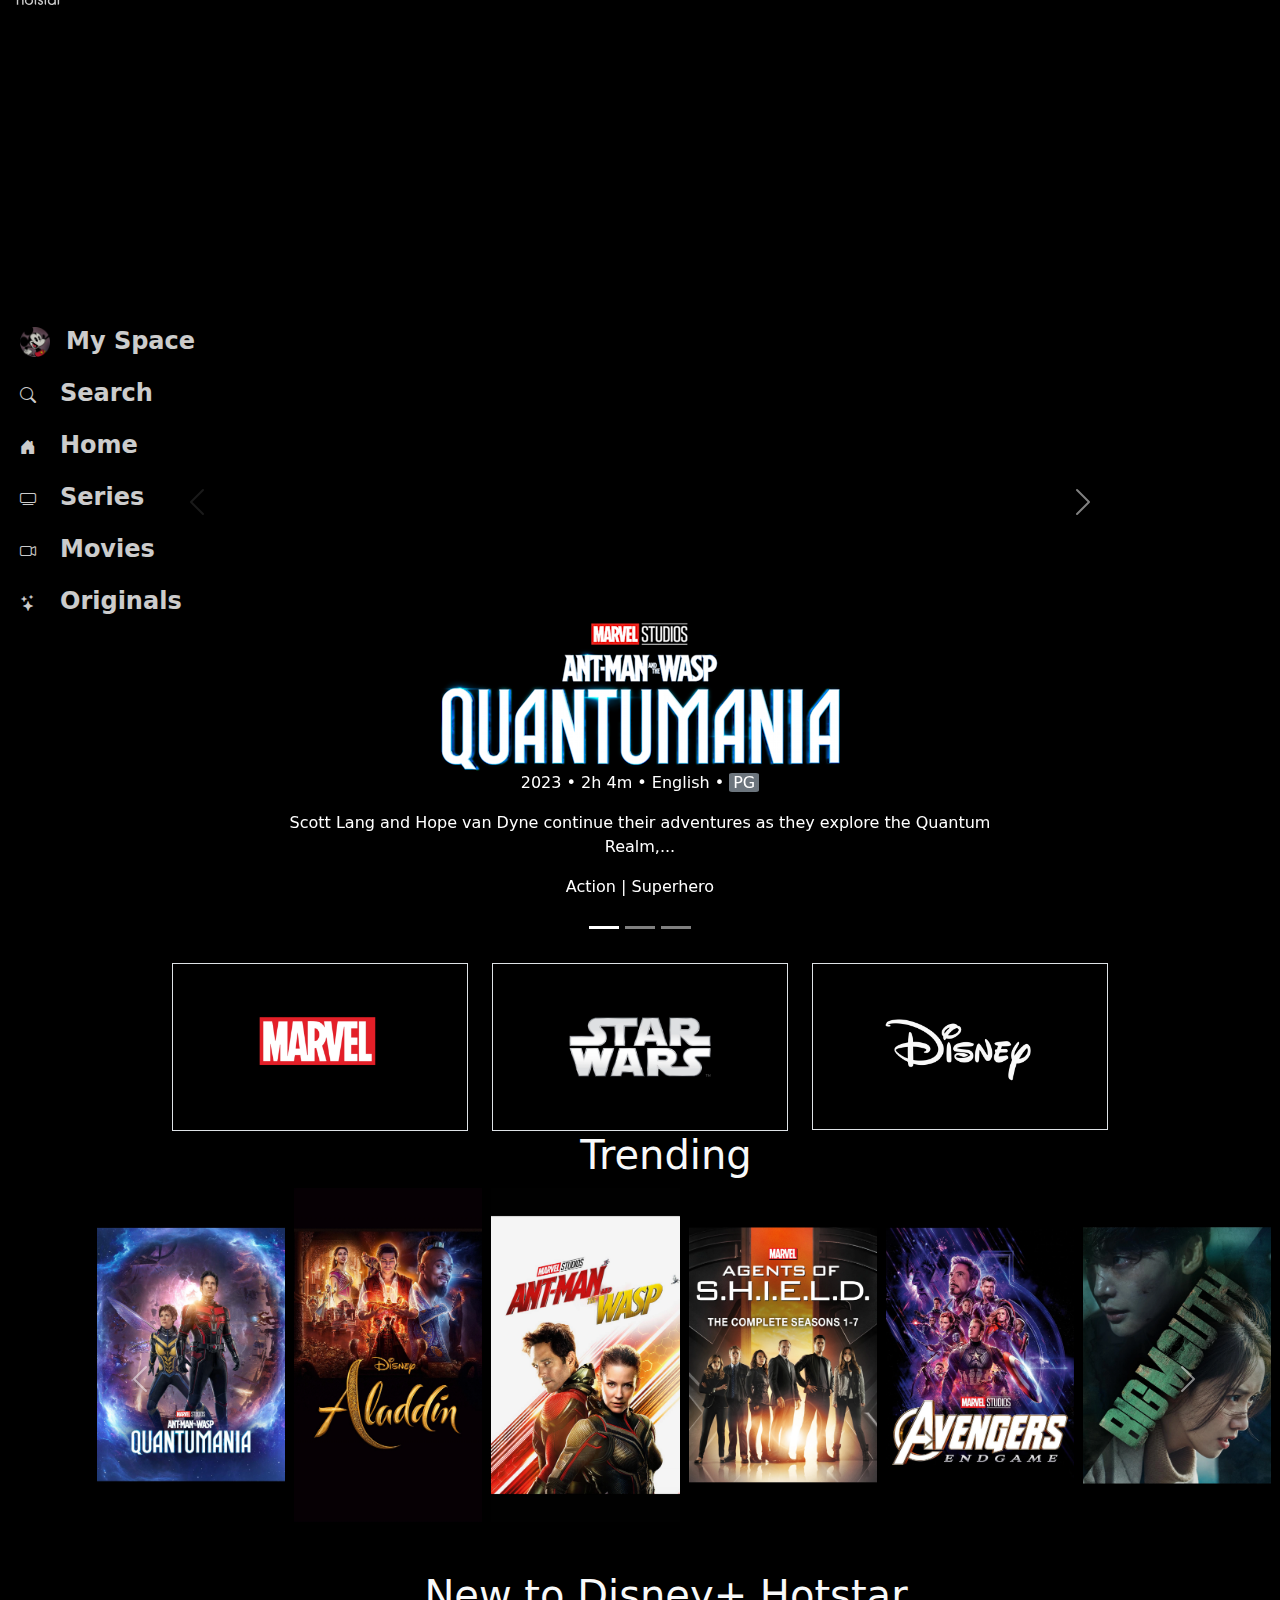
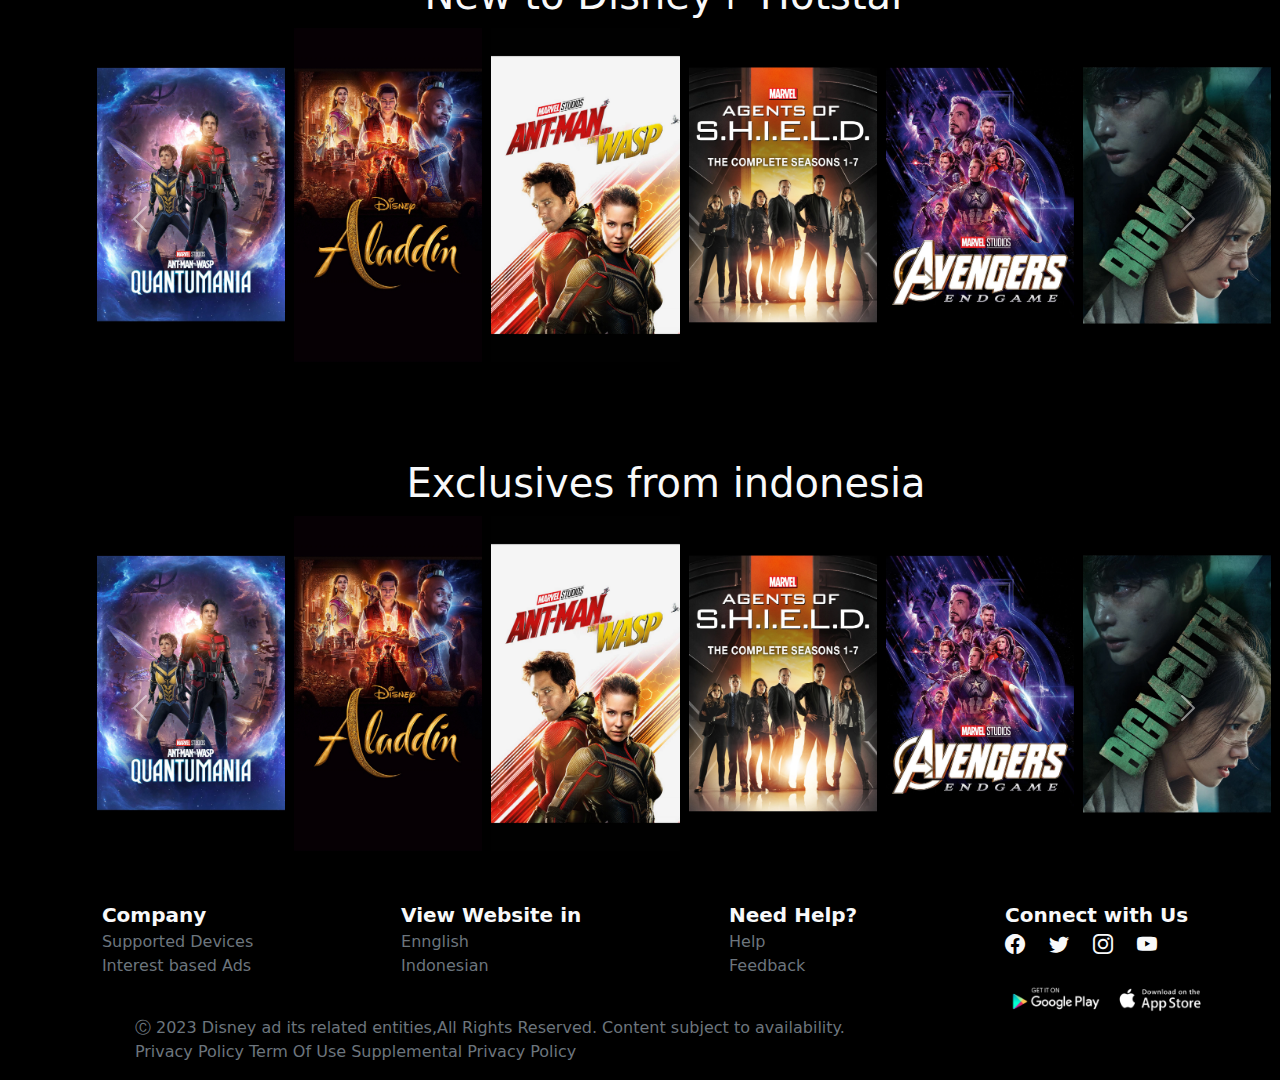
==== index.html @ 08dfaa94 "commit pertama" ====
<!DOCTYPE html>
<html lang="en">
  <head>
    <meta charset="utf-8" />
    <meta name="viewport" content="width=device-width, initial-scale=1" />
    <title>Home</title>
    <!-- Bootstrap style -->
    <link
      href="https://cdn.jsdelivr.net/npm/bootstrap@5.3.0-alpha3/dist/css/bootstrap.min.css"
      rel="stylesheet"
    />
    <!-- Bootstrap icon -->
    <link
      rel="stylesheet"
      href="https://cdn.jsdelivr.net/npm/bootstrap-icons@1.10.5/font/bootstrap-icons.css"
    />
    <!-- My style -->
    <link rel="stylesheet" href="css/style.css" />
  </head>
  <body class="pt-5">
    <!-- Modal -->
    <div
      class="modal fade"
      id="exampleModal"
      tabindex="-1"
      aria-labelledby="exampleModalLabel"
      aria-hidden="true"
    >
      <div class="modal-dialog">
        <div class="modal-content">
          <div class="modal-header">
            <h1 class="modal-title fs-5 text-danger" id="exampleModalLabel">
              Anda belum memiliki akun Disney+ Hotstar
            </h1>
            <button
              type="button"
              class="btn-close"
              data-bs-dismiss="modal"
              aria-label="Close"
            ></button>
          </div>
          <div class="modal-body">
            Silahkan daftar
            <a href="C:\Users\Shadistick\Desktop\mini project\form.html"
              >disini</a
            >
          </div>
          <div class="modal-footer">
            <button
              type="button"
              class="btn btn-secondary"
              data-bs-dismiss="modal"
            >
              Close
            </button>
            <button type="button" class="btn btn-primary">Save changes</button>
          </div>
        </div>
      </div>
    </div>
    <!-- Akhir Modal -->
    <!-- Navbar -->
    <nav
      class="navbar navbar-expand-lg bg-black position-fixed top-0 start-0 bottom-0"
      id="opacity-nav"
    >
      <div class="kolom">
        <div class="container-fluid d-flex flex-column Akolom">
          <a
            class="navbar-brand"
            href="C:\Users\Shadistick\Desktop\mini project\index.html"
            style="transform: translateY(-305px)"
            ><img
              src="img/logo-d-plus.svg"
              alt="logo disney"
              width="45px"
              class="ms-1"
          /></a>
          <button
            class="navbar-toggler"
            type="button"
            data-bs-toggle="collapse"
            data-bs-target="#navbarSupportedContent"
            aria-controls="navbarSupportedContent"
            aria-expanded="false"
            aria-label="Toggle navigation"
          >
            <span class="navbar-toggler-icon"></span>
          </button>
          <div
            class="collapse navbar-collapse d-flex flex-column small-nav"
            id="navbarSupportedContent"
          >
            <ul class="navbar-nav me-auto mb-2 mb-lg-0 fs-4 d-flex flex-column">
              <li class="nav-item">
                <a
                  class="nav-link text-white"
                  href="C:\Users\Shadistick\Desktop\mini project\form.html"
                  ><img src="img/my-space.webp" width="30px" alt="profile" /><b
                    class="nav-hide d-inline-block ms-3"
                  >
                    My Space</b
                  ></a
                >
              </li>
              <li class="nav-item">
                <a
                  class="nav-link text-white"
                  href="C:\Users\Shadistick\Desktop\mini project\search.html"
                  ><i class="bi bi-search fs-6 me-4" id="i"></i
                  ><b class="nav-hide d-inline-block"> Search </b></a
                >
              </li>
              <li class="nav-item">
                <a
                  class="nav-link active text-white"
                  aria-current="page"
                  href="C:\Users\Shadistick\Desktop\mini project\index.html"
                  ><i class="bi bi-house-door-fill fs-6 me-4"></i
                  ><b class="nav-hide d-inline-block"> Home</b></a
                >
              </li>
              <li class="nav-item">
                <a
                  class="nav-link text-white"
                  href="C:\Users\Shadistick\Desktop\mini project\series.html"
                  ><i class="bi bi-tv fs-6 me-4"></i
                  ><b class="nav-hide d-inline-block"> Series</b></a
                >
              </li>
              <li class="nav-item">
                <a
                  class="nav-link text-white"
                  href="C:\Users\Shadistick\Desktop\mini project\movies.html"
                  ><i class="bi bi-camera-video fs-6 me-4"></i
                  ><b class="nav-hide d-inline-block"> Movies</b></a
                >
              </li>
              <li class="nav-item">
                <a
                  class="nav-link text-white"
                  href="C:\Users\Shadistick\Desktop\mini project\originals.html"
                  ><i class="bi bi-stars fs-6 me-4"></i
                  ><b class="nav-hide d-inline-block"> Originals</b></a
                >
              </li>
            </ul>
          </div>
        </div>
      </div>
    </nav>
    <!-- Akhir Navbar -->
    <!-- Video background -->
    <div class="container-fluid">
      <div class="row justify-content-center">
        <div class="col-md-10">
          <div
            id="carouselExampleCaptions"
            class="carousel slide carousel-fade"
          >
            <div class="carousel-indicators">
              <button
                type="button"
                data-bs-target="#carouselExampleCaptions"
                data-bs-slide-to="0"
                class="active"
                aria-current="true"
                aria-label="Slide 1"
              ></button>
              <button
                type="button"
                data-bs-target="#carouselExampleCaptions"
                data-bs-slide-to="1"
                aria-label="Slide 2"
              ></button>
              <button
                type="button"
                data-bs-target="#carouselExampleCaptions"
                data-bs-slide-to="2"
                aria-label="Slide 3"
              ></button>
            </div>
            <div class="carousel-inner">
              <div class="carousel-item active">
                <video src="trailer/ant-man.mp4" autoplay muted></video>
                <div class="carousel-caption d-none d-md-block">
                  <img src="img/judul/judul ant-man.webp" alt="judul ant-man" />
                  <p>
                    2023 • 2h 4m • English •
                    <span class="bg-secondary PG">PG</span>
                  </p>
                  <p>
                    Scott Lang and Hope van Dyne continue their adventures as
                    they explore the Quantum Realm,...
                  </p>
                  <p>Action | Superhero</p>
                </div>
              </div>
              <div class="carousel-item">
                <video src="trailer/Star Wars.mp4" autoplay muted></video>
                <div class="carousel-caption d-none d-md-block">
                  <img
                    src="img/judul/judul starwars.webp"
                    alt="judul starwars"
                  />
                  <p>
                    2019 • 2h 22m • 6 Languages •
                    <span class="bg-secondary PG">13+</span>
                  </p>
                  <p>
                    The surviving members of the resistance face the First Order
                    once again, and the lagendary conflict...
                  </p>
                  <p>Action | Fantast | A.I. & Robot | Alien</p>
                </div>
              </div>
              <div class="carousel-item">
                <video src="trailer/Maleficent.mp4" autoplay muted></video>
                <div class="carousel-caption d-none d-md-block">
                  <img
                    src="img/judul/judul maleficent.webp"
                    alt="judul maleficent"
                  />
                  <p>
                    2014 • 1h 37m • 3 Languages •
                    <span class="bg-secondary PG">13+</span>
                  </p>
                  <p>
                    This Sleeping Beauty tale is told from the perspective of
                    the villainous Maleficent and looks at the events...
                  </p>
                  <p>Family</p>
                </div>
              </div>
            </div>
            <button
              class="carousel-control-prev"
              type="button"
              data-bs-target="#carouselExampleCaptions"
              data-bs-slide="prev"
            >
              <span
                class="carousel-control-prev-icon"
                aria-hidden="true"
              ></span>
              <span class="visually-hidden">Previous</span>
            </button>
            <button
              class="carousel-control-next"
              type="button"
              data-bs-target="#carouselExampleCaptions"
              data-bs-slide="next"
            >
              <span
                class="carousel-control-next-icon"
                aria-hidden="true"
              ></span>
              <span class="visually-hidden">Next</span>
            </button>
          </div>
        </div>
      </div>
    </div>
    <!-- Akhir Video background -->
    <!-- card  universe -->
    <div class="container-fluid mt-2">
      <div class="row justify-content-center">
        <div class="col-md-3">
          <a
            href="C:\Users\Shadistick\Desktop\mini project\marvel-universe.html"
          >
            <img
              src="img/movie universe/marvel.webp"
              class="d-block w-100 img-hov border"
              alt=""
          /></a>
        </div>
        <div class="col-md-3">
          <a href="C:\Users\Shadistick\Desktop\mini project\starwars.html">
            <img
              src="img/movie universe/star wars.webp"
              class="d-block w-100 img-hov border"
              alt=""
          /></a>
        </div>
        <div class="col-md-3">
          <a href="C:\Users\Shadistick\Desktop\mini project\disney.html">
            <img
              src="img/movie universe/disney.webp"
              class="d-block w-100 img-hov border"
              alt=""
          /></a>
        </div>
      </div>
    </div>
    <!-- akhir card  universe -->
    <!-- Card Trending (next add button and link to watch the movie page)-->
    <h1 class="text-light marle headerup me-5">Trending</h1>
    <div id="trending" class="carousel slide mt-2 ms-5">
      <div class="carousel-inner">
        <div class="carousel-item active">
          <div class="card-group gap-2 mx-2 ms-5">
            <div
              class="card p-0 bg-black whole-card-hov mb-5 position-relative"
            >
              <a href="https://www.youtube.com/">
                <img
                  src="img/card/trending/1 antman quantumania.webp"
                  class="card-img-top"
                  alt="..."
              /></a>
              <div
                class="card-body body-card-hov position-absolute bottom-0 start-0 end-0 p-0"
              >
                <h5 class="card-title text-light font-size">
                  2023 • 2h 4m • English • PG • Action
                </h5>
                <p class="card-text text-light font-size">
                  Scott Lang and Hope van Dyne continue their adventures as they
                  explore the Quantum Realm, interactinng with creatures and
                  embarking onn an adventure.
                </p>
                <!-- Button trigger modal -->
                <button
                  type="button"
                  class="btn btn-primary ms-5"
                  data-bs-toggle="modal"
                  data-bs-target="#exampleModal"
                >
                  Launch demo modal
                </button>
                <!-- Akhir Button trigger modal -->
              </div>
            </div>
            <div
              class="card p-0 bg-black whole-card-hov mb-5 position-relative"
            >
              <a href="https://www.youtube.com/">
                <img
                  src="img/card/trending/2 aladdin.webp"
                  class="card-img-top"
                  alt="..."
              /></a>
              <div
                class="card-body body-card-hov position-absolute bottom-0 start-0 end-0 p-0"
              >
                <h5 class="card-title text-light font-size">
                  2023 • 2h 4m • English • PG • Action
                </h5>
                <p class="card-text text-light font-size">
                  Scott Lang and Hope van Dyne continue their adventures as they
                  explore the Quantum Realm, interactinng with creatures and
                  embarking onn an adventure.
                </p>
                <!-- Button trigger modal -->
                <button
                  type="button"
                  class="btn btn-primary ms-5"
                  data-bs-toggle="modal"
                  data-bs-target="#exampleModal"
                >
                  Launch demo modal
                </button>
                <!-- Akhir Button trigger modal -->
              </div>
            </div>
            <div
              class="card p-0 bg-black whole-card-hov mb-5 position-relative"
            >
              <a href="https://www.youtube.com/">
                <img
                  src="img/card/trending/3 ant man and the wasp.webp"
                  class="card-img-top"
                  alt="..."
              /></a>
              <div
                class="card-body body-card-hov position-absolute bottom-0 start-0 end-0 p-0"
              >
                <h5 class="card-title text-light font-size">
                  2023 • 2h 4m • English • PG • Action
                </h5>
                <p class="card-text text-light font-size">
                  Scott Lang and Hope van Dyne continue their adventures as they
                  explore the Quantum Realm, interactinng with creatures and
                  embarking onn an adventure.
                </p>
                <!-- Button trigger modal -->
                <button
                  type="button"
                  class="btn btn-primary ms-5"
                  data-bs-toggle="modal"
                  data-bs-target="#exampleModal"
                >
                  Launch demo modal
                </button>
                <!-- Akhir Button trigger modal -->
              </div>
            </div>
            <div
              class="card p-0 bg-black whole-card-hov mb-5 position-relative"
            >
              <a href="https://www.youtube.com/">
                <img
                  src="img/card/trending/4 aget of shield.webp"
                  class="card-img-top"
                  alt="..."
              /></a>
              <div
                class="card-body body-card-hov position-absolute bottom-0 start-0 end-0 p-0"
              >
                <h5 class="card-title text-light font-size">
                  2023 • 2h 4m • English • PG • Action
                </h5>
                <p class="card-text text-light font-size">
                  Scott Lang and Hope van Dyne continue their adventures as they
                  explore the Quantum Realm, interactinng with creatures and
                  embarking onn an adventure.
                </p>
                <!-- Button trigger modal -->
                <button
                  type="button"
                  class="btn btn-primary ms-5"
                  data-bs-toggle="modal"
                  data-bs-target="#exampleModal"
                >
                  Launch demo modal
                </button>
                <!-- Akhir Button trigger modal -->
              </div>
            </div>
            <div
              class="card p-0 bg-black whole-card-hov mb-5 position-relative"
            >
              <a href="https://www.youtube.com/">
                <img
                  src="img/card/trending/5 avenger endgame.webp"
                  class="card-img-top"
                  alt="..."
              /></a>
              <div
                class="card-body body-card-hov position-absolute bottom-0 start-0 end-0 p-0"
              >
                <h5 class="card-title text-light font-size">
                  2023 • 2h 4m • English • PG • Action
                </h5>
                <p class="card-text text-light font-size">
                  Scott Lang and Hope van Dyne continue their adventures as they
                  explore the Quantum Realm, interactinng with creatures and
                  embarking onn an adventure.
                </p>
                <!-- Button trigger modal -->
                <button
                  type="button"
                  class="btn btn-primary ms-5"
                  data-bs-toggle="modal"
                  data-bs-target="#exampleModal"
                >
                  Launch demo modal
                </button>
                <!-- Akhir Button trigger modal -->
              </div>
            </div>
            <div
              class="card p-0 bg-black whole-card-hov mb-5 position-relative"
            >
              <a href="https://www.youtube.com/">
                <img
                  src="img/card/trending/6 bbig mouth.webp"
                  class="card-img-top"
                  alt="..."
              /></a>
              <div
                class="card-body body-card-hov position-absolute bottom-0 start-0 end-0 p-0"
              >
                <h5 class="card-title text-light font-size">
                  2023 • 2h 4m • English • PG • Action
                </h5>
                <p class="card-text text-light font-size">
                  Scott Lang and Hope van Dyne continue their adventures as they
                  explore the Quantum Realm, interactinng with creatures and
                  embarking onn an adventure.
                </p>
                <!-- Button trigger modal -->
                <button
                  type="button"
                  class="btn btn-primary ms-5"
                  data-bs-toggle="modal"
                  data-bs-target="#exampleModal"
                >
                  Launch demo modal
                </button>
                <!-- Akhir Button trigger modal -->
              </div>
            </div>
          </div>
        </div>
        <div class="carousel-item">
          <div class="card-group gap-2 mx-2 ms-5">
            <div
              class="card p-0 bg-black whole-card-hov mb-5 position-relative"
            >
              <a href="https://www.youtube.com/">
                <img
                  src="img/card/trending/7 bonnes.webp"
                  class="card-img-top"
                  alt="..."
              /></a>
              <div
                class="card-body body-card-hov position-absolute bottom-0 start-0 end-0 p-0"
              >
                <h5 class="card-title text-light font-size">
                  2023 • 2h 4m • English • PG • Action
                </h5>
                <p class="card-text text-light font-size">
                  Scott Lang and Hope van Dyne continue their adventures as they
                  explore the Quantum Realm, interactinng with creatures and
                  embarking onn an adventure.
                </p>
                <!-- Button trigger modal -->
                <button
                  type="button"
                  class="btn btn-primary ms-5"
                  data-bs-toggle="modal"
                  data-bs-target="#exampleModal"
                >
                  Launch demo modal
                </button>
                <!-- Akhir Button trigger modal -->
              </div>
            </div>
            <div
              class="card p-0 bg-black whole-card-hov mb-5 position-relative"
            >
              <a href="https://www.youtube.com/">
                <img
                  src="img/card/trending/8 mulan.webp"
                  class="card-img-top"
                  alt="..."
              /></a>
              <div
                class="card-body body-card-hov position-absolute bottom-0 start-0 end-0 p-0"
              >
                <h5 class="card-title text-light font-size">
                  2023 • 2h 4m • English • PG • Action
                </h5>
                <p class="card-text text-light font-size">
                  Scott Lang and Hope van Dyne continue their adventures as they
                  explore the Quantum Realm, interactinng with creatures and
                  embarking onn an adventure.
                </p>
                <!-- Button trigger modal -->
                <button
                  type="button"
                  class="btn btn-primary ms-5"
                  data-bs-toggle="modal"
                  data-bs-target="#exampleModal"
                >
                  Launch demo modal
                </button>
                <!-- Akhir Button trigger modal -->
              </div>
            </div>
            <div
              class="card p-0 bg-black whole-card-hov mb-5 position-relative"
            >
              <a href="https://www.youtube.com/">
                <img
                  src="img/card/trending/9 dr.romantic.webp"
                  class="card-img-top"
                  alt="..."
              /></a>
              <div
                class="card-body body-card-hov position-absolute bottom-0 start-0 end-0 p-0"
              >
                <h5 class="card-title text-light font-size">
                  2023 • 2h 4m • English • PG • Action
                </h5>
                <p class="card-text text-light font-size">
                  Scott Lang and Hope van Dyne continue their adventures as they
                  explore the Quantum Realm, interactinng with creatures and
                  embarking onn an adventure.
                </p>
                <!-- Button trigger modal -->
                <button
                  type="button"
                  class="btn btn-primary ms-5"
                  data-bs-toggle="modal"
                  data-bs-target="#exampleModal"
                >
                  Launch demo modal
                </button>
                <!-- Akhir Button trigger modal -->
              </div>
            </div>
            <div
              class="card p-0 bg-black whole-card-hov mb-5 position-relative"
            >
              <a href="https://www.youtube.com/">
                <img
                  src="img/card/trending/10 frozen 2.webp"
                  class="card-img-top"
                  alt="..."
              /></a>
              <div
                class="card-body body-card-hov position-absolute bottom-0 start-0 end-0 p-0"
              >
                <h5 class="card-title text-light font-size">
                  2023 • 2h 4m • English • PG • Action
                </h5>
                <p class="card-text text-light font-size">
                  Scott Lang and Hope van Dyne continue their adventures as they
                  explore the Quantum Realm, interactinng with creatures and
                  embarking onn an adventure.
                </p>
                <!-- Button trigger modal -->
                <button
                  type="button"
                  class="btn btn-primary ms-5"
                  data-bs-toggle="modal"
                  data-bs-target="#exampleModal"
                >
                  Launch demo modal
                </button>
                <!-- Akhir Button trigger modal -->
              </div>
            </div>
            <div
              class="card p-0 bg-black whole-card-hov mb-5 position-relative"
            >
              <a href="https://www.youtube.com/">
                <img
                  src="img/card/trending/11 gotg.webp"
                  class="card-img-top"
                  alt="..."
              /></a>
              <div
                class="card-body body-card-hov position-absolute bottom-0 start-0 end-0 p-0"
              >
                <h5 class="card-title text-light font-size">
                  2023 • 2h 4m • English • PG • Action
                </h5>
                <p class="card-text text-light font-size">
                  Scott Lang and Hope van Dyne continue their adventures as they
                  explore the Quantum Realm, interactinng with creatures and
                  embarking onn an adventure.
                </p>
                <!-- Button trigger modal -->
                <button
                  type="button"
                  class="btn btn-primary ms-5"
                  data-bs-toggle="modal"
                  data-bs-target="#exampleModal"
                >
                  Launch demo modal
                </button>
                <!-- Akhir Button trigger modal -->
              </div>
            </div>
            <div
              class="card p-0 bg-black whole-card-hov mb-5 position-relative"
            >
              <a href="https://www.youtube.com/">
                <img
                  src="img/card/trending/12 gotg2.webp"
                  class="card-img-top"
                  alt="..."
              /></a>
              <div
                class="card-body body-card-hov position-absolute bottom-0 start-0 end-0 p-0"
              >
                <h5 class="card-title text-light font-size">
                  2023 • 2h 4m • English • PG • Action
                </h5>
                <p class="card-text text-light font-size">
                  Scott Lang and Hope van Dyne continue their adventures as they
                  explore the Quantum Realm, interactinng with creatures and
                  embarking onn an adventure.
                </p>
                <!-- Button trigger modal -->
                <button
                  type="button"
                  class="btn btn-primary ms-5"
                  data-bs-toggle="modal"
                  data-bs-target="#exampleModal"
                >
                  Launch demo modal
                </button>
                <!-- Akhir Button trigger modal -->
              </div>
            </div>
          </div>
        </div>
        <div class="carousel-item">
          <div class="card-group gap-2 mx-2 ms-5">
            <div
              class="card p-0 bg-black whole-card-hov mb-5 position-relative"
            >
              <a href="https://www.youtube.com/">
                <img
                  src="img/card/trending/13 the avennger.webp"
                  class="card-img-top"
                  alt="..."
              /></a>
              <div
                class="card-body body-card-hov position-absolute bottom-0 start-0 end-0 p-0"
              >
                <h5 class="card-title text-light font-size">
                  2023 • 2h 4m • English • PG • Action
                </h5>
                <p class="card-text text-light font-size">
                  Scott Lang and Hope van Dyne continue their adventures as they
                  explore the Quantum Realm, interactinng with creatures and
                  embarking onn an adventure.
                </p>
                <!-- Button trigger modal -->
                <button
                  type="button"
                  class="btn btn-primary ms-5"
                  data-bs-toggle="modal"
                  data-bs-target="#exampleModal"
                >
                  Launch demo modal
                </button>
                <!-- Akhir Button trigger modal -->
              </div>
            </div>
            <div
              class="card p-0 bg-black whole-card-hov mb-5 position-relative"
            >
              <a href="https://www.youtube.com/">
                <img
                  src="img/card/trending/14 kkn desa peanri.webp"
                  class="card-img-top"
                  alt="..."
              /></a>
              <div
                class="card-body body-card-hov position-absolute bottom-0 start-0 end-0 p-0"
              >
                <h5 class="card-title text-light font-size">
                  2023 • 2h 4m • English • PG • Action
                </h5>
                <p class="card-text text-light font-size">
                  Scott Lang and Hope van Dyne continue their adventures as they
                  explore the Quantum Realm, interactinng with creatures and
                  embarking onn an adventure.
                </p>
                <!-- Button trigger modal -->
                <button
                  type="button"
                  class="btn btn-primary ms-5"
                  data-bs-toggle="modal"
                  data-bs-target="#exampleModal"
                >
                  Launch demo modal
                </button>
                <!-- Akhir Button trigger modal -->
              </div>
            </div>
            <div
              class="card p-0 bg-black whole-card-hov mb-5 position-relative"
            >
              <a href="https://www.youtube.com/">
                <img
                  src="img/card/trending/15 peterpan nad wendy.webp"
                  class="card-img-top"
                  alt="..."
              /></a>
              <div
                class="card-body body-card-hov position-absolute bottom-0 start-0 end-0 p-0"
              >
                <h5 class="card-title text-light font-size">
                  2023 • 2h 4m • English • PG • Action
                </h5>
                <p class="card-text text-light font-size">
                  Scott Lang and Hope van Dyne continue their adventures as they
                  explore the Quantum Realm, interactinng with creatures and
                  embarking onn an adventure.
                </p>
                <!-- Button trigger modal -->
                <button
                  type="button"
                  class="btn btn-primary ms-5"
                  data-bs-toggle="modal"
                  data-bs-target="#exampleModal"
                >
                  Launch demo modal
                </button>
                <!-- Akhir Button trigger modal -->
              </div>
            </div>
            <div
              class="card p-0 bg-black whole-card-hov mb-5 position-relative"
            >
              <a href="https://www.youtube.com/">
                <img
                  src="img/card/trending/16 demon slayer.webp"
                  class="card-img-top"
                  alt="..."
              /></a>
              <div
                class="card-body body-card-hov position-absolute bottom-0 start-0 end-0 p-0"
              >
                <h5 class="card-title text-light font-size">
                  2023 • 2h 4m • English • PG • Action
                </h5>
                <p class="card-text text-light font-size">
                  Scott Lang and Hope van Dyne continue their adventures as they
                  explore the Quantum Realm, interactinng with creatures and
                  embarking onn an adventure.
                </p>
                <!-- Button trigger modal -->
                <button
                  type="button"
                  class="btn btn-primary ms-5"
                  data-bs-toggle="modal"
                  data-bs-target="#exampleModal"
                >
                  Launch demo modal
                </button>
                <!-- Akhir Button trigger modal -->
              </div>
            </div>
            <div
              class="card p-0 bg-black whole-card-hov mb-5 position-relative"
            >
              <a href="https://www.youtube.com/">
                <img
                  src="img/card/trending/17 upin & ipin.webp"
                  class="card-img-top"
                  alt="..."
              /></a>
              <div
                class="card-body body-card-hov position-absolute bottom-0 start-0 end-0 p-0"
              >
                <h5 class="card-title text-light font-size">
                  2023 • 2h 4m • English • PG • Action
                </h5>
                <p class="card-text text-light font-size">
                  Scott Lang and Hope van Dyne continue their adventures as they
                  explore the Quantum Realm, interactinng with creatures and
                  embarking onn an adventure.
                </p>
                <!-- Button trigger modal -->
                <button
                  type="button"
                  class="btn btn-primary ms-5"
                  data-bs-toggle="modal"
                  data-bs-target="#exampleModal"
                >
                  Launch demo modal
                </button>
                <!-- Akhir Button trigger modal -->
              </div>
            </div>
            <div
              class="card p-0 bg-black whole-card-hov mb-5 position-relative"
            >
              <a href="https://www.youtube.com/">
                <img
                  src="img/card/trending/18 family the unbreakable bond.webp"
                  class="card-img-top"
                  alt="..."
              /></a>
              <div
                class="card-body body-card-hov position-absolute bottom-0 start-0 end-0 p-0"
              >
                <h5 class="card-title text-light font-size">
                  2023 • 2h 4m • English • PG • Action
                </h5>
                <p class="card-text text-light font-size">
                  Scott Lang and Hope van Dyne continue their adventures as they
                  explore the Quantum Realm, interactinng with creatures and
                  embarking onn an adventure.
                </p>
                <!-- Button trigger modal -->
                <button
                  type="button"
                  class="btn btn-primary ms-5"
                  data-bs-toggle="modal"
                  data-bs-target="#exampleModal"
                >
                  Launch demo modal
                </button>
                <!-- Akhir Button trigger modal -->
              </div>
            </div>
          </div>
        </div>
      </div>
      <button
        class="carousel-control-prev"
        type="button"
        data-bs-target="#trending"
        data-bs-slide="prev"
      >
        <span class="carousel-control-prev-icon" aria-hidden="true"></span>
        <span class="visually-hidden">Previous</span>
      </button>
      <button
        class="carousel-control-next"
        type="button"
        data-bs-target="#trending"
        data-bs-slide="next"
      >
        <span class="carousel-control-next-icon" aria-hidden="true"></span>
        <span class="visually-hidden">Next</span>
      </button>
    </div>
    <!-- akhir Card -->
    <!-- Card New to Disney+ Hotstar (next add button and link to watch the movie page)-->
    <h1 class="text-light marle headerup me-5">New to Disney+ Hotstar</h1>
    <div id="newToDisney" class="carousel slide mt-2 ms-5">
      <div class="carousel-inner">
        <div class="carousel-item active">
          <div class="card-group gap-2 mx-2 ms-5">
            <div
              class="card p-0 bg-black whole-card-hov mb-5 position-relative"
            >
              <a href="https://www.youtube.com/">
                <img
                  src="img/card/trending/1 antman quantumania.webp"
                  class="card-img-top"
                  alt="..."
              /></a>
              <div
                class="card-body body-card-hov position-absolute bottom-0 start-0 end-0 p-0"
              >
                <h5 class="card-title text-light font-size">
                  2023 • 2h 4m • English • PG • Action
                </h5>
                <p class="card-text text-light font-size">
                  Scott Lang and Hope van Dyne continue their adventures as they
                  explore the Quantum Realm, interactinng with creatures and
                  embarking onn an adventure.
                </p>
                <!-- Button trigger modal -->
                <button
                  type="button"
                  class="btn btn-primary ms-5"
                  data-bs-toggle="modal"
                  data-bs-target="#exampleModal"
                >
                  Launch demo modal
                </button>
                <!-- Akhir Button trigger modal -->
              </div>
            </div>
            <div
              class="card p-0 bg-black whole-card-hov mb-5 position-relative"
            >
              <a href="https://www.youtube.com/">
                <img
                  src="img/card/trending/2 aladdin.webp"
                  class="card-img-top"
                  alt="..."
              /></a>
              <div
                class="card-body body-card-hov position-absolute bottom-0 start-0 end-0 p-0"
              >
                <h5 class="card-title text-light font-size">
                  2023 • 2h 4m • English • PG • Action
                </h5>
                <p class="card-text text-light font-size">
                  Scott Lang and Hope van Dyne continue their adventures as they
                  explore the Quantum Realm, interactinng with creatures and
                  embarking onn an adventure.
                </p>
                <!-- Button trigger modal -->
                <button
                  type="button"
                  class="btn btn-primary ms-5"
                  data-bs-toggle="modal"
                  data-bs-target="#exampleModal"
                >
                  Launch demo modal
                </button>
                <!-- Akhir Button trigger modal -->
              </div>
            </div>
            <div
              class="card p-0 bg-black whole-card-hov mb-5 position-relative"
            >
              <a href="https://www.youtube.com/">
                <img
                  src="img/card/trending/3 ant man and the wasp.webp"
                  class="card-img-top"
                  alt="..."
              /></a>
              <div
                class="card-body body-card-hov position-absolute bottom-0 start-0 end-0 p-0"
              >
                <h5 class="card-title text-light font-size">
                  2023 • 2h 4m • English • PG • Action
                </h5>
                <p class="card-text text-light font-size">
                  Scott Lang and Hope van Dyne continue their adventures as they
                  explore the Quantum Realm, interactinng with creatures and
                  embarking onn an adventure.
                </p>
                <!-- Button trigger modal -->
                <button
                  type="button"
                  class="btn btn-primary ms-5"
                  data-bs-toggle="modal"
                  data-bs-target="#exampleModal"
                >
                  Launch demo modal
                </button>
                <!-- Akhir Button trigger modal -->
              </div>
            </div>
            <div
              class="card p-0 bg-black whole-card-hov mb-5 position-relative"
            >
              <a href="https://www.youtube.com/">
                <img
                  src="img/card/trending/4 aget of shield.webp"
                  class="card-img-top"
                  alt="..."
              /></a>
              <div
                class="card-body body-card-hov position-absolute bottom-0 start-0 end-0 p-0"
              >
                <h5 class="card-title text-light font-size">
                  2023 • 2h 4m • English • PG • Action
                </h5>
                <p class="card-text text-light font-size">
                  Scott Lang and Hope van Dyne continue their adventures as they
                  explore the Quantum Realm, interactinng with creatures and
                  embarking onn an adventure.
                </p>
                <!-- Button trigger modal -->
                <button
                  type="button"
                  class="btn btn-primary ms-5"
                  data-bs-toggle="modal"
                  data-bs-target="#exampleModal"
                >
                  Launch demo modal
                </button>
                <!-- Akhir Button trigger modal -->
              </div>
            </div>
            <div
              class="card p-0 bg-black whole-card-hov mb-5 position-relative"
            >
              <a href="https://www.youtube.com/">
                <img
                  src="img/card/trending/5 avenger endgame.webp"
                  class="card-img-top"
                  alt="..."
              /></a>
              <div
                class="card-body body-card-hov position-absolute bottom-0 start-0 end-0 p-0"
              >
                <h5 class="card-title text-light font-size">
                  2023 • 2h 4m • English • PG • Action
                </h5>
                <p class="card-text text-light font-size">
                  Scott Lang and Hope van Dyne continue their adventures as they
                  explore the Quantum Realm, interactinng with creatures and
                  embarking onn an adventure.
                </p>
                <!-- Button trigger modal -->
                <button
                  type="button"
                  class="btn btn-primary ms-5"
                  data-bs-toggle="modal"
                  data-bs-target="#exampleModal"
                >
                  Launch demo modal
                </button>
                <!-- Akhir Button trigger modal -->
              </div>
            </div>
            <div
              class="card p-0 bg-black whole-card-hov mb-5 position-relative"
            >
              <a href="https://www.youtube.com/">
                <img
                  src="img/card/trending/6 bbig mouth.webp"
                  class="card-img-top"
                  alt="..."
              /></a>
              <div
                class="card-body body-card-hov position-absolute bottom-0 start-0 end-0 p-0"
              >
                <h5 class="card-title text-light font-size">
                  2023 • 2h 4m • English • PG • Action
                </h5>
                <p class="card-text text-light font-size">
                  Scott Lang and Hope van Dyne continue their adventures as they
                  explore the Quantum Realm, interactinng with creatures and
                  embarking onn an adventure.
                </p>
                <!-- Button trigger modal -->
                <button
                  type="button"
                  class="btn btn-primary ms-5"
                  data-bs-toggle="modal"
                  data-bs-target="#exampleModal"
                >
                  Launch demo modal
                </button>
                <!-- Akhir Button trigger modal -->
              </div>
            </div>
          </div>
        </div>
        <div class="carousel-item">
          <div class="card-group gap-2 mx-2 ms-5">
            <div
              class="card p-0 bg-black whole-card-hov mb-5 position-relative"
            >
              <a href="https://www.youtube.com/">
                <img
                  src="img/card/trending/7 bonnes.webp"
                  class="card-img-top"
                  alt="..."
              /></a>
              <div
                class="card-body body-card-hov position-absolute bottom-0 start-0 end-0 p-0"
              >
                <h5 class="card-title text-light font-size">
                  2023 • 2h 4m • English • PG • Action
                </h5>
                <p class="card-text text-light font-size">
                  Scott Lang and Hope van Dyne continue their adventures as they
                  explore the Quantum Realm, interactinng with creatures and
                  embarking onn an adventure.
                </p>
                <!-- Button trigger modal -->
                <button
                  type="button"
                  class="btn btn-primary ms-5"
                  data-bs-toggle="modal"
                  data-bs-target="#exampleModal"
                >
                  Launch demo modal
                </button>
                <!-- Akhir Button trigger modal -->
              </div>
            </div>
            <div
              class="card p-0 bg-black whole-card-hov mb-5 position-relative"
            >
              <a href="https://www.youtube.com/">
                <img
                  src="img/card/trending/8 mulan.webp"
                  class="card-img-top"
                  alt="..."
              /></a>
              <div
                class="card-body body-card-hov position-absolute bottom-0 start-0 end-0 p-0"
              >
                <h5 class="card-title text-light font-size">
                  2023 • 2h 4m • English • PG • Action
                </h5>
                <p class="card-text text-light font-size">
                  Scott Lang and Hope van Dyne continue their adventures as they
                  explore the Quantum Realm, interactinng with creatures and
                  embarking onn an adventure.
                </p>
                <!-- Button trigger modal -->
                <button
                  type="button"
                  class="btn btn-primary ms-5"
                  data-bs-toggle="modal"
                  data-bs-target="#exampleModal"
                >
                  Launch demo modal
                </button>
                <!-- Akhir Button trigger modal -->
              </div>
            </div>
            <div
              class="card p-0 bg-black whole-card-hov mb-5 position-relative"
            >
              <a href="https://www.youtube.com/">
                <img
                  src="img/card/trending/9 dr.romantic.webp"
                  class="card-img-top"
                  alt="..."
              /></a>
              <div
                class="card-body body-card-hov position-absolute bottom-0 start-0 end-0 p-0"
              >
                <h5 class="card-title text-light font-size">
                  2023 • 2h 4m • English • PG • Action
                </h5>
                <p class="card-text text-light font-size">
                  Scott Lang and Hope van Dyne continue their adventures as they
                  explore the Quantum Realm, interactinng with creatures and
                  embarking onn an adventure.
                </p>
                <!-- Button trigger modal -->
                <button
                  type="button"
                  class="btn btn-primary ms-5"
                  data-bs-toggle="modal"
                  data-bs-target="#exampleModal"
                >
                  Launch demo modal
                </button>
                <!-- Akhir Button trigger modal -->
              </div>
            </div>
            <div
              class="card p-0 bg-black whole-card-hov mb-5 position-relative"
            >
              <a href="https://www.youtube.com/">
                <img
                  src="img/card/trending/10 frozen 2.webp"
                  class="card-img-top"
                  alt="..."
              /></a>
              <div
                class="card-body body-card-hov position-absolute bottom-0 start-0 end-0 p-0"
              >
                <h5 class="card-title text-light font-size">
                  2023 • 2h 4m • English • PG • Action
                </h5>
                <p class="card-text text-light font-size">
                  Scott Lang and Hope van Dyne continue their adventures as they
                  explore the Quantum Realm, interactinng with creatures and
                  embarking onn an adventure.
                </p>
                <!-- Button trigger modal -->
                <button
                  type="button"
                  class="btn btn-primary ms-5"
                  data-bs-toggle="modal"
                  data-bs-target="#exampleModal"
                >
                  Launch demo modal
                </button>
                <!-- Akhir Button trigger modal -->
              </div>
            </div>
            <div
              class="card p-0 bg-black whole-card-hov mb-5 position-relative"
            >
              <a href="https://www.youtube.com/">
                <img
                  src="img/card/trending/11 gotg.webp"
                  class="card-img-top"
                  alt="..."
              /></a>
              <div
                class="card-body body-card-hov position-absolute bottom-0 start-0 end-0 p-0"
              >
                <h5 class="card-title text-light font-size">
                  2023 • 2h 4m • English • PG • Action
                </h5>
                <p class="card-text text-light font-size">
                  Scott Lang and Hope van Dyne continue their adventures as they
                  explore the Quantum Realm, interactinng with creatures and
                  embarking onn an adventure.
                </p>
                <!-- Button trigger modal -->
                <button
                  type="button"
                  class="btn btn-primary ms-5"
                  data-bs-toggle="modal"
                  data-bs-target="#exampleModal"
                >
                  Launch demo modal
                </button>
                <!-- Akhir Button trigger modal -->
              </div>
            </div>
            <div
              class="card p-0 bg-black whole-card-hov mb-5 position-relative"
            >
              <a href="https://www.youtube.com/">
                <img
                  src="img/card/trending/12 gotg2.webp"
                  class="card-img-top"
                  alt="..."
              /></a>
              <div
                class="card-body body-card-hov position-absolute bottom-0 start-0 end-0 p-0"
              >
                <h5 class="card-title text-light font-size">
                  2023 • 2h 4m • English • PG • Action
                </h5>
                <p class="card-text text-light font-size">
                  Scott Lang and Hope van Dyne continue their adventures as they
                  explore the Quantum Realm, interactinng with creatures and
                  embarking onn an adventure.
                </p>
                <!-- Button trigger modal -->
                <button
                  type="button"
                  class="btn btn-primary ms-5"
                  data-bs-toggle="modal"
                  data-bs-target="#exampleModal"
                >
                  Launch demo modal
                </button>
                <!-- Akhir Button trigger modal -->
              </div>
            </div>
          </div>
        </div>
        <div class="carousel-item">
          <div class="card-group gap-2 mx-2 ms-5">
            <div
              class="card p-0 bg-black whole-card-hov mb-5 position-relative"
            >
              <a href="https://www.youtube.com/">
                <img
                  src="img/card/trending/13 the avennger.webp"
                  class="card-img-top"
                  alt="..."
              /></a>
              <div
                class="card-body body-card-hov position-absolute bottom-0 start-0 end-0 p-0"
              >
                <h5 class="card-title text-light font-size">
                  2023 • 2h 4m • English • PG • Action
                </h5>
                <p class="card-text text-light font-size">
                  Scott Lang and Hope van Dyne continue their adventures as they
                  explore the Quantum Realm, interactinng with creatures and
                  embarking onn an adventure.
                </p>
                <!-- Button trigger modal -->
                <button
                  type="button"
                  class="btn btn-primary ms-5"
                  data-bs-toggle="modal"
                  data-bs-target="#exampleModal"
                >
                  Launch demo modal
                </button>
                <!-- Akhir Button trigger modal -->
              </div>
            </div>
            <div
              class="card p-0 bg-black whole-card-hov mb-5 position-relative"
            >
              <a href="https://www.youtube.com/">
                <img
                  src="img/card/trending/14 kkn desa peanri.webp"
                  class="card-img-top"
                  alt="..."
              /></a>
              <div
                class="card-body body-card-hov position-absolute bottom-0 start-0 end-0 p-0"
              >
                <h5 class="card-title text-light font-size">
                  2023 • 2h 4m • English • PG • Action
                </h5>
                <p class="card-text text-light font-size">
                  Scott Lang and Hope van Dyne continue their adventures as they
                  explore the Quantum Realm, interactinng with creatures and
                  embarking onn an adventure.
                </p>
                <!-- Button trigger modal -->
                <button
                  type="button"
                  class="btn btn-primary ms-5"
                  data-bs-toggle="modal"
                  data-bs-target="#exampleModal"
                >
                  Launch demo modal
                </button>
                <!-- Akhir Button trigger modal -->
              </div>
            </div>
            <div
              class="card p-0 bg-black whole-card-hov mb-5 position-relative"
            >
              <a href="https://www.youtube.com/">
                <img
                  src="img/card/trending/15 peterpan nad wendy.webp"
                  class="card-img-top"
                  alt="..."
              /></a>
              <div
                class="card-body body-card-hov position-absolute bottom-0 start-0 end-0 p-0"
              >
                <h5 class="card-title text-light font-size">
                  2023 • 2h 4m • English • PG • Action
                </h5>
                <p class="card-text text-light font-size">
                  Scott Lang and Hope van Dyne continue their adventures as they
                  explore the Quantum Realm, interactinng with creatures and
                  embarking onn an adventure.
                </p>
                <!-- Button trigger modal -->
                <button
                  type="button"
                  class="btn btn-primary ms-5"
                  data-bs-toggle="modal"
                  data-bs-target="#exampleModal"
                >
                  Launch demo modal
                </button>
                <!-- Akhir Button trigger modal -->
              </div>
            </div>
            <div
              class="card p-0 bg-black whole-card-hov mb-5 position-relative"
            >
              <a href="https://www.youtube.com/">
                <img
                  src="img/card/trending/16 demon slayer.webp"
                  class="card-img-top"
                  alt="..."
              /></a>
              <div
                class="card-body body-card-hov position-absolute bottom-0 start-0 end-0 p-0"
              >
                <h5 class="card-title text-light font-size">
                  2023 • 2h 4m • English • PG • Action
                </h5>
                <p class="card-text text-light font-size">
                  Scott Lang and Hope van Dyne continue their adventures as they
                  explore the Quantum Realm, interactinng with creatures and
                  embarking onn an adventure.
                </p>
                <!-- Button trigger modal -->
                <button
                  type="button"
                  class="btn btn-primary ms-5"
                  data-bs-toggle="modal"
                  data-bs-target="#exampleModal"
                >
                  Launch demo modal
                </button>
                <!-- Akhir Button trigger modal -->
              </div>
            </div>
            <div
              class="card p-0 bg-black whole-card-hov mb-5 position-relative"
            >
              <a href="https://www.youtube.com/">
                <img
                  src="img/card/trending/17 upin & ipin.webp"
                  class="card-img-top"
                  alt="..."
              /></a>
              <div
                class="card-body body-card-hov position-absolute bottom-0 start-0 end-0 p-0"
              >
                <h5 class="card-title text-light font-size">
                  2023 • 2h 4m • English • PG • Action
                </h5>
                <p class="card-text text-light font-size">
                  Scott Lang and Hope van Dyne continue their adventures as they
                  explore the Quantum Realm, interactinng with creatures and
                  embarking onn an adventure.
                </p>
                <!-- Button trigger modal -->
                <button
                  type="button"
                  class="btn btn-primary ms-5"
                  data-bs-toggle="modal"
                  data-bs-target="#exampleModal"
                >
                  Launch demo modal
                </button>
                <!-- Akhir Button trigger modal -->
              </div>
            </div>
            <div
              class="card p-0 bg-black whole-card-hov mb-5 position-relative"
            >
              <a href="https://www.youtube.com/">
                <img
                  src="img/card/trending/18 family the unbreakable bond.webp"
                  class="card-img-top"
                  alt="..."
              /></a>
              <div
                class="card-body body-card-hov position-absolute bottom-0 start-0 end-0 p-0"
              >
                <h5 class="card-title text-light font-size">
                  2023 • 2h 4m • English • PG • Action
                </h5>
                <p class="card-text text-light font-size">
                  Scott Lang and Hope van Dyne continue their adventures as they
                  explore the Quantum Realm, interactinng with creatures and
                  embarking onn an adventure.
                </p>
                <!-- Button trigger modal -->
                <button
                  type="button"
                  class="btn btn-primary ms-5"
                  data-bs-toggle="modal"
                  data-bs-target="#exampleModal"
                >
                  Launch demo modal
                </button>
                <!-- Akhir Button trigger modal -->
              </div>
            </div>
          </div>
        </div>
      </div>
      <button
        class="carousel-control-prev"
        type="button"
        data-bs-target="#newToDisney"
        data-bs-slide="prev"
      >
        <span class="carousel-control-prev-icon" aria-hidden="true"></span>
        <span class="visually-hidden">Previous</span>
      </button>
      <button
        class="carousel-control-next"
        type="button"
        data-bs-target="#newToDisney"
        data-bs-slide="next"
      >
        <span class="carousel-control-next-icon" aria-hidden="true"></span>
        <span class="visually-hidden">Next</span>
      </button>
    </div>
    <!-- akhir Card -->
    <!-- Card Exclusives from indonesia (next add button and link to watch the movie page)-->
    <h1 class="text-light marle headerup me-5 mt-5">
      Exclusives from indonesia
    </h1>
    <div id="Exclusive" class="carousel slide mt-2 ms-5">
      <div class="carousel-inner">
        <div class="carousel-item active">
          <div class="card-group gap-2 mx-2 ms-5">
            <div
              class="card p-0 bg-black whole-card-hov mb-5 position-relative"
            >
              <a href="https://www.youtube.com/">
                <img
                  src="img/card/trending/1 antman quantumania.webp"
                  class="card-img-top"
                  alt="..."
              /></a>
              <div
                class="card-body body-card-hov position-absolute bottom-0 start-0 end-0 p-0"
              >
                <h5 class="card-title text-light font-size">
                  2023 • 2h 4m • English • PG • Action
                </h5>
                <p class="card-text text-light font-size">
                  Scott Lang and Hope van Dyne continue their adventures as they
                  explore the Quantum Realm, interactinng with creatures and
                  embarking onn an adventure.
                </p>
                <!-- Button trigger modal -->
                <button
                  type="button"
                  class="btn btn-primary ms-5"
                  data-bs-toggle="modal"
                  data-bs-target="#exampleModal"
                >
                  Launch demo modal
                </button>
                <!-- Akhir Button trigger modal -->
              </div>
            </div>
            <div
              class="card p-0 bg-black whole-card-hov mb-5 position-relative"
            >
              <a href="https://www.youtube.com/">
                <img
                  src="img/card/trending/2 aladdin.webp"
                  class="card-img-top"
                  alt="..."
              /></a>
              <div
                class="card-body body-card-hov position-absolute bottom-0 start-0 end-0 p-0"
              >
                <h5 class="card-title text-light font-size">
                  2023 • 2h 4m • English • PG • Action
                </h5>
                <p class="card-text text-light font-size">
                  Scott Lang and Hope van Dyne continue their adventures as they
                  explore the Quantum Realm, interactinng with creatures and
                  embarking onn an adventure.
                </p>
                <!-- Button trigger modal -->
                <button
                  type="button"
                  class="btn btn-primary ms-5"
                  data-bs-toggle="modal"
                  data-bs-target="#exampleModal"
                >
                  Launch demo modal
                </button>
                <!-- Akhir Button trigger modal -->
              </div>
            </div>
            <div
              class="card p-0 bg-black whole-card-hov mb-5 position-relative"
            >
              <a href="https://www.youtube.com/">
                <img
                  src="img/card/trending/3 ant man and the wasp.webp"
                  class="card-img-top"
                  alt="..."
              /></a>
              <div
                class="card-body body-card-hov position-absolute bottom-0 start-0 end-0 p-0"
              >
                <h5 class="card-title text-light font-size">
                  2023 • 2h 4m • English • PG • Action
                </h5>
                <p class="card-text text-light font-size">
                  Scott Lang and Hope van Dyne continue their adventures as they
                  explore the Quantum Realm, interactinng with creatures and
                  embarking onn an adventure.
                </p>
                <!-- Button trigger modal -->
                <button
                  type="button"
                  class="btn btn-primary ms-5"
                  data-bs-toggle="modal"
                  data-bs-target="#exampleModal"
                >
                  Launch demo modal
                </button>
                <!-- Akhir Button trigger modal -->
              </div>
            </div>
            <div
              class="card p-0 bg-black whole-card-hov mb-5 position-relative"
            >
              <a href="https://www.youtube.com/">
                <img
                  src="img/card/trending/4 aget of shield.webp"
                  class="card-img-top"
                  alt="..."
              /></a>
              <div
                class="card-body body-card-hov position-absolute bottom-0 start-0 end-0 p-0"
              >
                <h5 class="card-title text-light font-size">
                  2023 • 2h 4m • English • PG • Action
                </h5>
                <p class="card-text text-light font-size">
                  Scott Lang and Hope van Dyne continue their adventures as they
                  explore the Quantum Realm, interactinng with creatures and
                  embarking onn an adventure.
                </p>
                <!-- Button trigger modal -->
                <button
                  type="button"
                  class="btn btn-primary ms-5"
                  data-bs-toggle="modal"
                  data-bs-target="#exampleModal"
                >
                  Launch demo modal
                </button>
                <!-- Akhir Button trigger modal -->
              </div>
            </div>
            <div
              class="card p-0 bg-black whole-card-hov mb-5 position-relative"
            >
              <a href="https://www.youtube.com/">
                <img
                  src="img/card/trending/5 avenger endgame.webp"
                  class="card-img-top"
                  alt="..."
              /></a>
              <div
                class="card-body body-card-hov position-absolute bottom-0 start-0 end-0 p-0"
              >
                <h5 class="card-title text-light font-size">
                  2023 • 2h 4m • English • PG • Action
                </h5>
                <p class="card-text text-light font-size">
                  Scott Lang and Hope van Dyne continue their adventures as they
                  explore the Quantum Realm, interactinng with creatures and
                  embarking onn an adventure.
                </p>
                <!-- Button trigger modal -->
                <button
                  type="button"
                  class="btn btn-primary ms-5"
                  data-bs-toggle="modal"
                  data-bs-target="#exampleModal"
                >
                  Launch demo modal
                </button>
                <!-- Akhir Button trigger modal -->
              </div>
            </div>
            <div
              class="card p-0 bg-black whole-card-hov mb-5 position-relative"
            >
              <a href="https://www.youtube.com/">
                <img
                  src="img/card/trending/6 bbig mouth.webp"
                  class="card-img-top"
                  alt="..."
              /></a>
              <div
                class="card-body body-card-hov position-absolute bottom-0 start-0 end-0 p-0"
              >
                <h5 class="card-title text-light font-size">
                  2023 • 2h 4m • English • PG • Action
                </h5>
                <p class="card-text text-light font-size">
                  Scott Lang and Hope van Dyne continue their adventures as they
                  explore the Quantum Realm, interactinng with creatures and
                  embarking onn an adventure.
                </p>
                <!-- Button trigger modal -->
                <button
                  type="button"
                  class="btn btn-primary ms-5"
                  data-bs-toggle="modal"
                  data-bs-target="#exampleModal"
                >
                  Launch demo modal
                </button>
                <!-- Akhir Button trigger modal -->
              </div>
            </div>
          </div>
        </div>
        <div class="carousel-item">
          <div class="card-group gap-2 mx-2 ms-5">
            <div
              class="card p-0 bg-black whole-card-hov mb-5 position-relative"
            >
              <a href="https://www.youtube.com/">
                <img
                  src="img/card/trending/7 bonnes.webp"
                  class="card-img-top"
                  alt="..."
              /></a>
              <div
                class="card-body body-card-hov position-absolute bottom-0 start-0 end-0 p-0"
              >
                <h5 class="card-title text-light font-size">
                  2023 • 2h 4m • English • PG • Action
                </h5>
                <p class="card-text text-light font-size">
                  Scott Lang and Hope van Dyne continue their adventures as they
                  explore the Quantum Realm, interactinng with creatures and
                  embarking onn an adventure.
                </p>
                <!-- Button trigger modal -->
                <button
                  type="button"
                  class="btn btn-primary ms-5"
                  data-bs-toggle="modal"
                  data-bs-target="#exampleModal"
                >
                  Launch demo modal
                </button>
                <!-- Akhir Button trigger modal -->
              </div>
            </div>
            <div
              class="card p-0 bg-black whole-card-hov mb-5 position-relative"
            >
              <a href="https://www.youtube.com/">
                <img
                  src="img/card/trending/8 mulan.webp"
                  class="card-img-top"
                  alt="..."
              /></a>
              <div
                class="card-body body-card-hov position-absolute bottom-0 start-0 end-0 p-0"
              >
                <h5 class="card-title text-light font-size">
                  2023 • 2h 4m • English • PG • Action
                </h5>
                <p class="card-text text-light font-size">
                  Scott Lang and Hope van Dyne continue their adventures as they
                  explore the Quantum Realm, interactinng with creatures and
                  embarking onn an adventure.
                </p>
                <!-- Button trigger modal -->
                <button
                  type="button"
                  class="btn btn-primary ms-5"
                  data-bs-toggle="modal"
                  data-bs-target="#exampleModal"
                >
                  Launch demo modal
                </button>
                <!-- Akhir Button trigger modal -->
              </div>
            </div>
            <div
              class="card p-0 bg-black whole-card-hov mb-5 position-relative"
            >
              <a href="https://www.youtube.com/">
                <img
                  src="img/card/trending/9 dr.romantic.webp"
                  class="card-img-top"
                  alt="..."
              /></a>
              <div
                class="card-body body-card-hov position-absolute bottom-0 start-0 end-0 p-0"
              >
                <h5 class="card-title text-light font-size">
                  2023 • 2h 4m • English • PG • Action
                </h5>
                <p class="card-text text-light font-size">
                  Scott Lang and Hope van Dyne continue their adventures as they
                  explore the Quantum Realm, interactinng with creatures and
                  embarking onn an adventure.
                </p>
                <!-- Button trigger modal -->
                <button
                  type="button"
                  class="btn btn-primary ms-5"
                  data-bs-toggle="modal"
                  data-bs-target="#exampleModal"
                >
                  Launch demo modal
                </button>
                <!-- Akhir Button trigger modal -->
              </div>
            </div>
            <div
              class="card p-0 bg-black whole-card-hov mb-5 position-relative"
            >
              <a href="https://www.youtube.com/">
                <img
                  src="img/card/trending/10 frozen 2.webp"
                  class="card-img-top"
                  alt="..."
              /></a>
              <div
                class="card-body body-card-hov position-absolute bottom-0 start-0 end-0 p-0"
              >
                <h5 class="card-title text-light font-size">
                  2023 • 2h 4m • English • PG • Action
                </h5>
                <p class="card-text text-light font-size">
                  Scott Lang and Hope van Dyne continue their adventures as they
                  explore the Quantum Realm, interactinng with creatures and
                  embarking onn an adventure.
                </p>
                <!-- Button trigger modal -->
                <button
                  type="button"
                  class="btn btn-primary ms-5"
                  data-bs-toggle="modal"
                  data-bs-target="#exampleModal"
                >
                  Launch demo modal
                </button>
                <!-- Akhir Button trigger modal -->
              </div>
            </div>
            <div
              class="card p-0 bg-black whole-card-hov mb-5 position-relative"
            >
              <a href="https://www.youtube.com/">
                <img
                  src="img/card/trending/11 gotg.webp"
                  class="card-img-top"
                  alt="..."
              /></a>
              <div
                class="card-body body-card-hov position-absolute bottom-0 start-0 end-0 p-0"
              >
                <h5 class="card-title text-light font-size">
                  2023 • 2h 4m • English • PG • Action
                </h5>
                <p class="card-text text-light font-size">
                  Scott Lang and Hope van Dyne continue their adventures as they
                  explore the Quantum Realm, interactinng with creatures and
                  embarking onn an adventure.
                </p>
                <!-- Button trigger modal -->
                <button
                  type="button"
                  class="btn btn-primary ms-5"
                  data-bs-toggle="modal"
                  data-bs-target="#exampleModal"
                >
                  Launch demo modal
                </button>
                <!-- Akhir Button trigger modal -->
              </div>
            </div>
            <div
              class="card p-0 bg-black whole-card-hov mb-5 position-relative"
            >
              <a href="https://www.youtube.com/">
                <img
                  src="img/card/trending/12 gotg2.webp"
                  class="card-img-top"
                  alt="..."
              /></a>
              <div
                class="card-body body-card-hov position-absolute bottom-0 start-0 end-0 p-0"
              >
                <h5 class="card-title text-light font-size">
                  2023 • 2h 4m • English • PG • Action
                </h5>
                <p class="card-text text-light font-size">
                  Scott Lang and Hope van Dyne continue their adventures as they
                  explore the Quantum Realm, interactinng with creatures and
                  embarking onn an adventure.
                </p>
                <!-- Button trigger modal -->
                <button
                  type="button"
                  class="btn btn-primary ms-5"
                  data-bs-toggle="modal"
                  data-bs-target="#exampleModal"
                >
                  Launch demo modal
                </button>
                <!-- Akhir Button trigger modal -->
              </div>
            </div>
          </div>
        </div>
        <div class="carousel-item">
          <div class="card-group gap-2 mx-2 ms-5">
            <div
              class="card p-0 bg-black whole-card-hov mb-5 position-relative"
            >
              <a href="https://www.youtube.com/">
                <img
                  src="img/card/trending/13 the avennger.webp"
                  class="card-img-top"
                  alt="..."
              /></a>
              <div
                class="card-body body-card-hov position-absolute bottom-0 start-0 end-0 p-0"
              >
                <h5 class="card-title text-light font-size">
                  2023 • 2h 4m • English • PG • Action
                </h5>
                <p class="card-text text-light font-size">
                  Scott Lang and Hope van Dyne continue their adventures as they
                  explore the Quantum Realm, interactinng with creatures and
                  embarking onn an adventure.
                </p>
                <!-- Button trigger modal -->
                <button
                  type="button"
                  class="btn btn-primary ms-5"
                  data-bs-toggle="modal"
                  data-bs-target="#exampleModal"
                >
                  Launch demo modal
                </button>
                <!-- Akhir Button trigger modal -->
              </div>
            </div>
            <div
              class="card p-0 bg-black whole-card-hov mb-5 position-relative"
            >
              <a href="https://www.youtube.com/">
                <img
                  src="img/card/trending/14 kkn desa peanri.webp"
                  class="card-img-top"
                  alt="..."
              /></a>
              <div
                class="card-body body-card-hov position-absolute bottom-0 start-0 end-0 p-0"
              >
                <h5 class="card-title text-light font-size">
                  2023 • 2h 4m • English • PG • Action
                </h5>
                <p class="card-text text-light font-size">
                  Scott Lang and Hope van Dyne continue their adventures as they
                  explore the Quantum Realm, interactinng with creatures and
                  embarking onn an adventure.
                </p>
                <!-- Button trigger modal -->
                <button
                  type="button"
                  class="btn btn-primary ms-5"
                  data-bs-toggle="modal"
                  data-bs-target="#exampleModal"
                >
                  Launch demo modal
                </button>
                <!-- Akhir Button trigger modal -->
              </div>
            </div>
            <div
              class="card p-0 bg-black whole-card-hov mb-5 position-relative"
            >
              <a href="https://www.youtube.com/">
                <img
                  src="img/card/trending/15 peterpan nad wendy.webp"
                  class="card-img-top"
                  alt="..."
              /></a>
              <div
                class="card-body body-card-hov position-absolute bottom-0 start-0 end-0 p-0"
              >
                <h5 class="card-title text-light font-size">
                  2023 • 2h 4m • English • PG • Action
                </h5>
                <p class="card-text text-light font-size">
                  Scott Lang and Hope van Dyne continue their adventures as they
                  explore the Quantum Realm, interactinng with creatures and
                  embarking onn an adventure.
                </p>
                <!-- Button trigger modal -->
                <button
                  type="button"
                  class="btn btn-primary ms-5"
                  data-bs-toggle="modal"
                  data-bs-target="#exampleModal"
                >
                  Launch demo modal
                </button>
                <!-- Akhir Button trigger modal -->
              </div>
            </div>
            <div
              class="card p-0 bg-black whole-card-hov mb-5 position-relative"
            >
              <a href="https://www.youtube.com/">
                <img
                  src="img/card/trending/16 demon slayer.webp"
                  class="card-img-top"
                  alt="..."
              /></a>
              <div
                class="card-body body-card-hov position-absolute bottom-0 start-0 end-0 p-0"
              >
                <h5 class="card-title text-light font-size">
                  2023 • 2h 4m • English • PG • Action
                </h5>
                <p class="card-text text-light font-size">
                  Scott Lang and Hope van Dyne continue their adventures as they
                  explore the Quantum Realm, interactinng with creatures and
                  embarking onn an adventure.
                </p>
                <!-- Button trigger modal -->
                <button
                  type="button"
                  class="btn btn-primary ms-5"
                  data-bs-toggle="modal"
                  data-bs-target="#exampleModal"
                >
                  Launch demo modal
                </button>
                <!-- Akhir Button trigger modal -->
              </div>
            </div>
            <div
              class="card p-0 bg-black whole-card-hov mb-5 position-relative"
            >
              <a href="https://www.youtube.com/">
                <img
                  src="img/card/trending/17 upin & ipin.webp"
                  class="card-img-top"
                  alt="..."
              /></a>
              <div
                class="card-body body-card-hov position-absolute bottom-0 start-0 end-0 p-0"
              >
                <h5 class="card-title text-light font-size">
                  2023 • 2h 4m • English • PG • Action
                </h5>
                <p class="card-text text-light font-size">
                  Scott Lang and Hope van Dyne continue their adventures as they
                  explore the Quantum Realm, interactinng with creatures and
                  embarking onn an adventure.
                </p>
                <!-- Button trigger modal -->
                <button
                  type="button"
                  class="btn btn-primary ms-5"
                  data-bs-toggle="modal"
                  data-bs-target="#exampleModal"
                >
                  Launch demo modal
                </button>
                <!-- Akhir Button trigger modal -->
              </div>
            </div>
            <div
              class="card p-0 bg-black whole-card-hov mb-5 position-relative"
            >
              <a href="https://www.youtube.com/">
                <img
                  src="img/card/trending/18 family the unbreakable bond.webp"
                  class="card-img-top"
                  alt="..."
              /></a>
              <div
                class="card-body body-card-hov position-absolute bottom-0 start-0 end-0 p-0"
              >
                <h5 class="card-title text-light font-size">
                  2023 • 2h 4m • English • PG • Action
                </h5>
                <p class="card-text text-light font-size">
                  Scott Lang and Hope van Dyne continue their adventures as they
                  explore the Quantum Realm, interactinng with creatures and
                  embarking onn an adventure.
                </p>
                <!-- Button trigger modal -->
                <button
                  type="button"
                  class="btn btn-primary ms-5"
                  data-bs-toggle="modal"
                  data-bs-target="#exampleModal"
                >
                  Launch demo modal
                </button>
                <!-- Akhir Button trigger modal -->
              </div>
            </div>
          </div>
        </div>
      </div>
      <button
        class="carousel-control-prev"
        type="button"
        data-bs-target="#Exclusive"
        data-bs-slide="prev"
      >
        <span class="carousel-control-prev-icon" aria-hidden="true"></span>
        <span class="visually-hidden">Previous</span>
      </button>
      <button
        class="carousel-control-next"
        type="button"
        data-bs-target="#Exclusive"
        data-bs-slide="next"
      >
        <span class="carousel-control-next-icon" aria-hidden="true"></span>
        <span class="visually-hidden">Next</span>
      </button>
    </div>
    <!-- akhir Card -->
    <!-- coba -->
    <footer class="container-fluid">
      <div class="custom-footer d-flex mb-3 justify-content-around">
        <ul
          class="text-secondary justify-content-between mx-5 custom-list-style"
        >
          <li class="text-light fs-5"><b> Company </b></li>
          <li>Supported Devices</li>
          <li>Interest based Ads</li>
        </ul>
        <ul
          class="text-secondary justify-content-between mx-5 custom-list-style"
        >
          <li class="text-light fs-5"><b> View Website in </b></li>
          <li>Ennglish</li>
          <li>Indonesian</li>
        </ul>
        <ul
          class="text-secondary justify-content-between mx-5 custom-list-style"
        >
          <li class="text-light fs-5"><b> Need Help? </b></li>
          <li>Help</li>
          <li>Feedback</li>
        </ul>
        <ul
          class="text-secondary justify-content-between mx-5 custom-list-style"
        >
          <li class="text-light fs-5"><b> Connect with Us </b></li>
          <li class="gap-4 d-flex fs-5 text-light">
            <i class="bi bi-facebook"></i><i class="bi bi-twitter"></i
            ><i class="bi bi-instagram"></i><i class="bi bi-youtube"></i>
          </li>
          <li class="mt-4">
            <a
              href="https://play.google.com/store/apps/details?id=in.startv.hotstar.dplus&pli=1"
              target="_blank"
            >
              <img src="img/footer/google-playstore.webp" width="100px" alt=""
            /></a>
            <a href="https://apps.apple.com/id/app/id1524156685" target="_blank"
              ><img src="img/footer/ios-appstore.webp" width="100px" alt=""
            /></a>
          </li>
        </ul>
      </div>
      <p class="custom-p-footer text-secondary">
        &#9400; 2023 Disney ad its related entities,All Rights Reserved. Content
        subject to availability. Privacy Policy Term Of Use Supplemental Privacy
        Policy
      </p>
    </footer>
    <!-- <footer class="text-bg-light custom-footer text-bg-danger">
      <p class="text-bg-danger">Lorem ipsum dolor sit amet consectetur adipisicing elit. Laboriosam, quo.</p>
    </footer> -->
    <!-- akhit coba -->
    <script src="https://cdn.jsdelivr.net/npm/bootstrap@5.3.0-alpha3/dist/js/bootstrap.bundle.min.js"></script>
  </body>
</html>
---- css/style.css ----
body {
  background-color: rgb(0, 0, 0);
  overflow-x: hidden;
  margin-bottom: 0;
}
.hero-img {
  width: 100vw;
  position: absolute;
  top: 0;
  bottom: 0;
  left: 0;
  right: 0;
  z-index: -2;
}
/* breadcrumb */
.custom-divider {
  --bs-breadcrumb-divider: ">";
}
.borad {
  border-radius: 7px;
}
.breadml {
  margin-left: 30vw;
}
/* Akhir breadcrumb */
.font-size {
  font-size: 1vw;
}
.marbot {
  margin-bottom: 400px;
}
/* video */
video {
  position: relative;
  width: 100vw;
  height: 100vh;
  z-index: -1;
}
.PG {
  border-radius: 10%;
  padding: 0 4px;
}
/* akhir video */
/* navbar */
.navbar {
  position: relative;
  z-index: 999;
}
#opacity-nav {
  opacity: 0.5;
}
#opacity-nav:hover {
  opacity: 0.8;
}
.kolom .small-nav:hover {
  opacity: 1;
  /* background-color: blue; */
  backdrop-filter: blur(100px);
}
.nav-hide {
  transform: scale(0);
  display: none;
  transition: 0.3s;
}
.navbar:hover .nav-hide {
  transform: scale(1);
}
/* akhir navbar */
/* Card */
.img-hov {
  transition: 0.3s;
}
.img-hov:hover {
  transform: scale(1.1);
}
.marle {
  margin-left: 100px;
}
.headerup {
  text-align: center;
}
.body-card-hov {
  top: 25%;
  transition: 0.2s;
  transform: scale(0);
}
.whole-card-hov:hover .body-card-hov {
  transform: scale(1.1);
}
.whole-card-hov {
  transition: 0.3s;
}
.whole-card-hov:hover {
  transform: scale(1.1);
  z-index: 1;
}
/* Akhir Card */
.alert-font-size {
  font-size: 1.8vw;
  margin-left: 10vw;
}
.alert-font-size a {
  text-decoration: none;
  font-style: italic;
}
/* Footer */
.custom-footer {
  /* list-style-type: none; */
  height: 100px;
}
.custom-list-style {
  list-style-type: none;
}
.custom-p-footer {
  margin-left: 9.6vw;
  max-width: 73ch;
}
/* Akhir Footer */
/* Coba */
/* Akhir Coba */
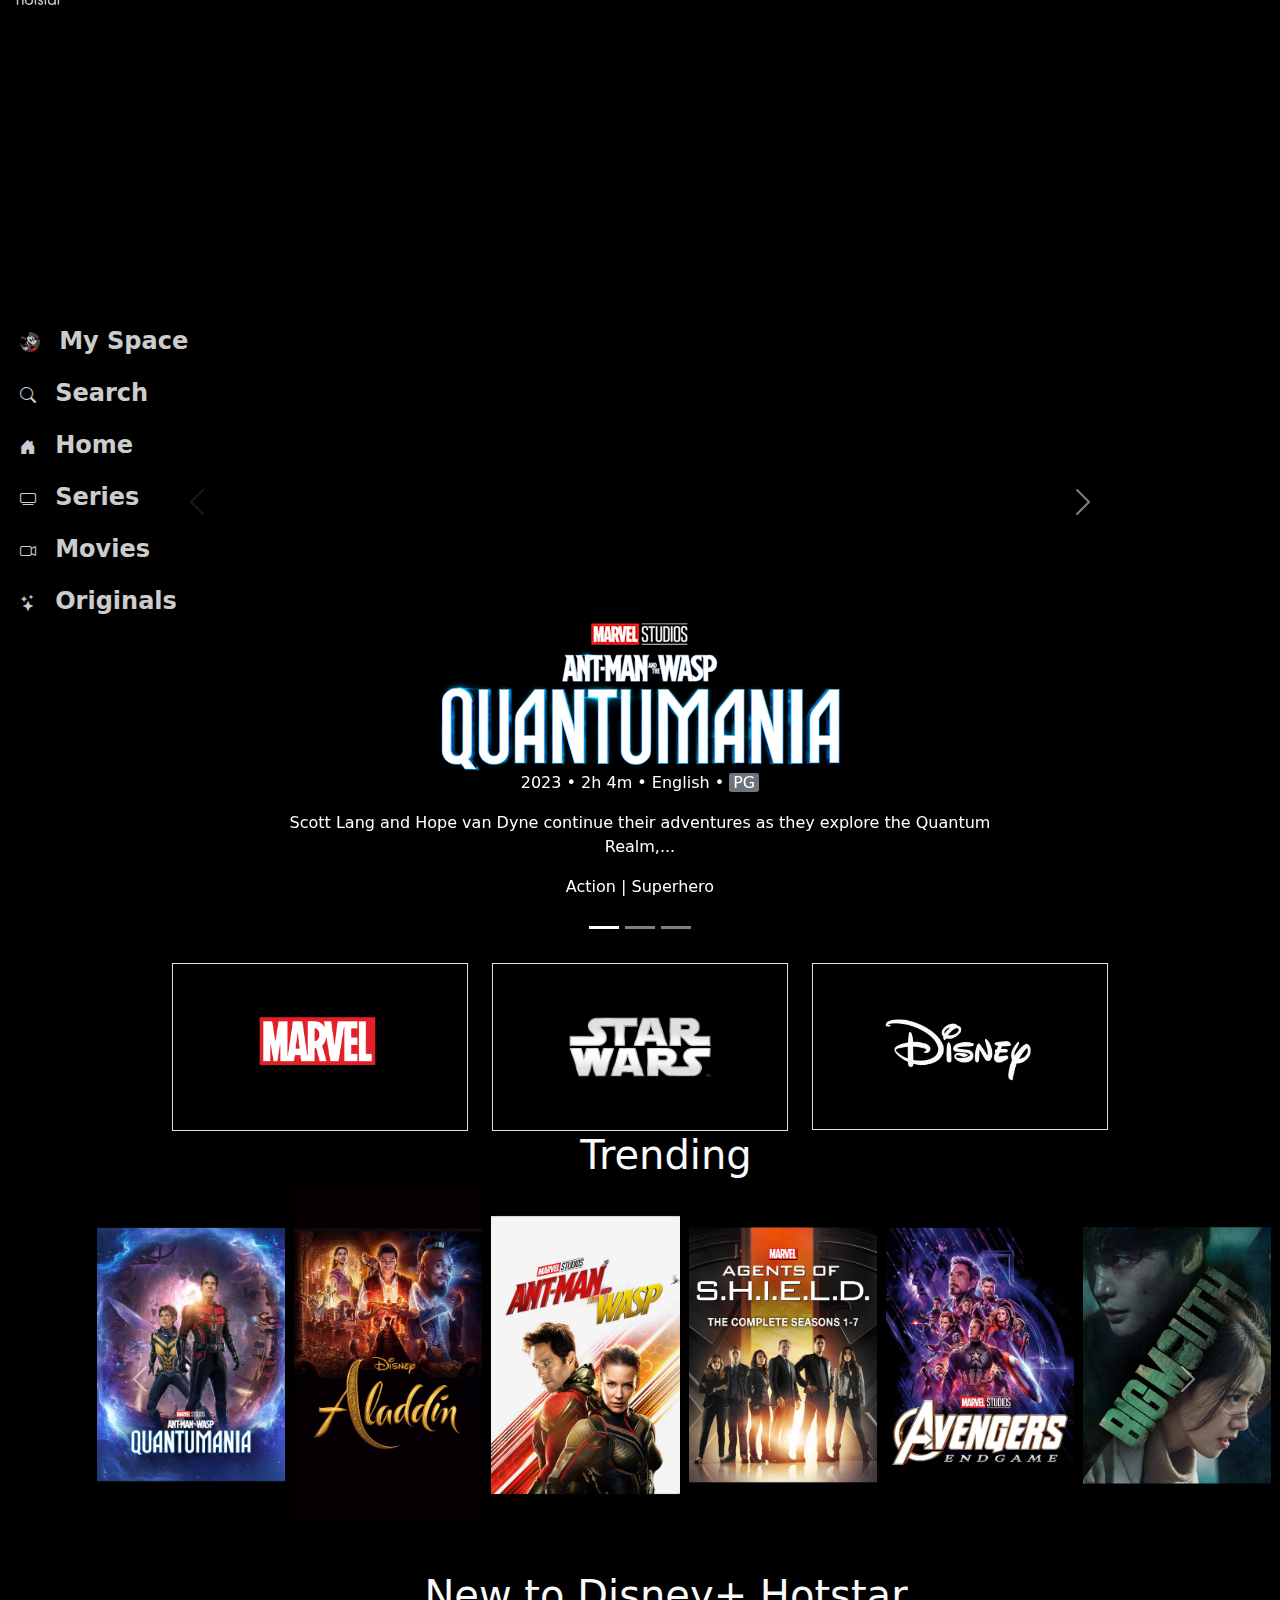
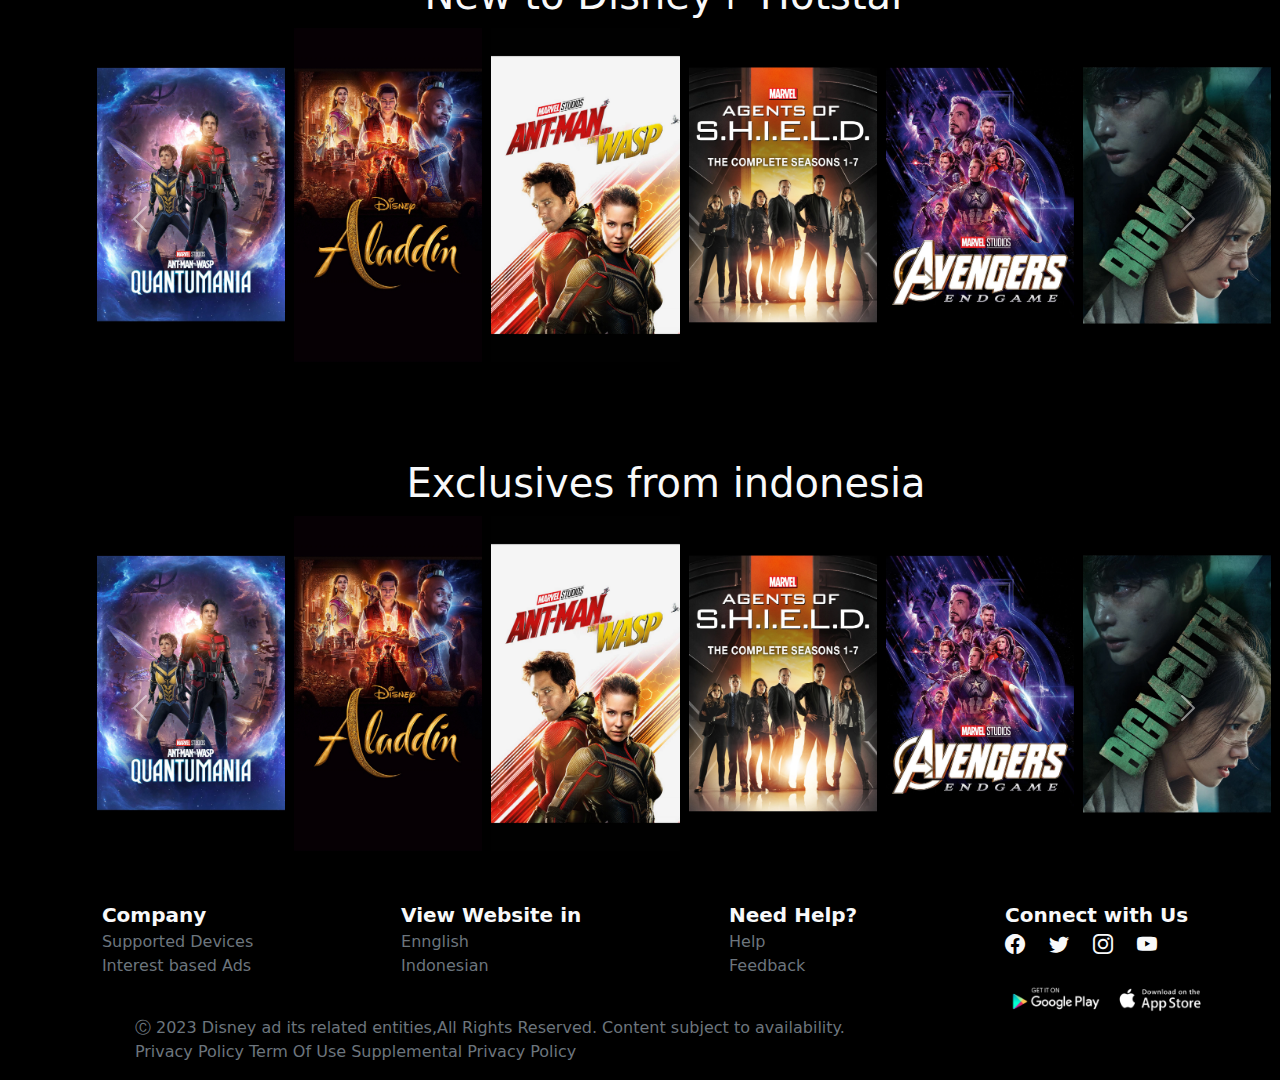
==== commit 0d55d8a6: "tambah file js dan minor  change" ====
--- a/index.html
+++ b/index.html
@@ -96,8 +96,8 @@
                 <a
                   class="nav-link text-white"
                   href="C:\Users\Shadistick\Desktop\mini project\form.html"
-                  ><img src="img/my-space.webp" width="30px" alt="profile" /><b
-                    class="nav-hide d-inline-block ms-3"
+                  ><img src="img/my-space.webp" width="20px" alt="profile" /><b
+                    class="nav-hide d-inline-block"
                   >
                     My Space</b
                   ></a
@@ -107,7 +107,7 @@
                 <a
                   class="nav-link text-white"
                   href="C:\Users\Shadistick\Desktop\mini project\search.html"
-                  ><i class="bi bi-search fs-6 me-4" id="i"></i
+                  ><i class="bi bi-search fs-6" id="i"></i
                   ><b class="nav-hide d-inline-block"> Search </b></a
                 >
               </li>
@@ -116,7 +116,7 @@
                   class="nav-link active text-white"
                   aria-current="page"
                   href="C:\Users\Shadistick\Desktop\mini project\index.html"
-                  ><i class="bi bi-house-door-fill fs-6 me-4"></i
+                  ><i class="bi bi-house-door-fill fs-6"></i
                   ><b class="nav-hide d-inline-block"> Home</b></a
                 >
               </li>
@@ -124,7 +124,7 @@
                 <a
                   class="nav-link text-white"
                   href="C:\Users\Shadistick\Desktop\mini project\series.html"
-                  ><i class="bi bi-tv fs-6 me-4"></i
+                  ><i class="bi bi-tv fs-6"></i
                   ><b class="nav-hide d-inline-block"> Series</b></a
                 >
               </li>
@@ -132,7 +132,7 @@
                 <a
                   class="nav-link text-white"
                   href="C:\Users\Shadistick\Desktop\mini project\movies.html"
-                  ><i class="bi bi-camera-video fs-6 me-4"></i
+                  ><i class="bi bi-camera-video fs-6"></i
                   ><b class="nav-hide d-inline-block"> Movies</b></a
                 >
               </li>
@@ -140,7 +140,7 @@
                 <a
                   class="nav-link text-white"
                   href="C:\Users\Shadistick\Desktop\mini project\originals.html"
-                  ><i class="bi bi-stars fs-6 me-4"></i
+                  ><i class="bi bi-stars fs-6"></i
                   ><b class="nav-hide d-inline-block"> Originals</b></a
                 >
               </li>
--- a/css/style.css
+++ b/css/style.css
@@ -57,12 +57,13 @@
   /* background-color: blue; */
   backdrop-filter: blur(100px);
 }
+
 .nav-hide {
   transform: scale(0);
-  display: none;
   transition: 0.3s;
 }
 .navbar:hover .nav-hide {
+  margin-left: 0.8em;
   transform: scale(1);
 }
 /* akhir navbar */
